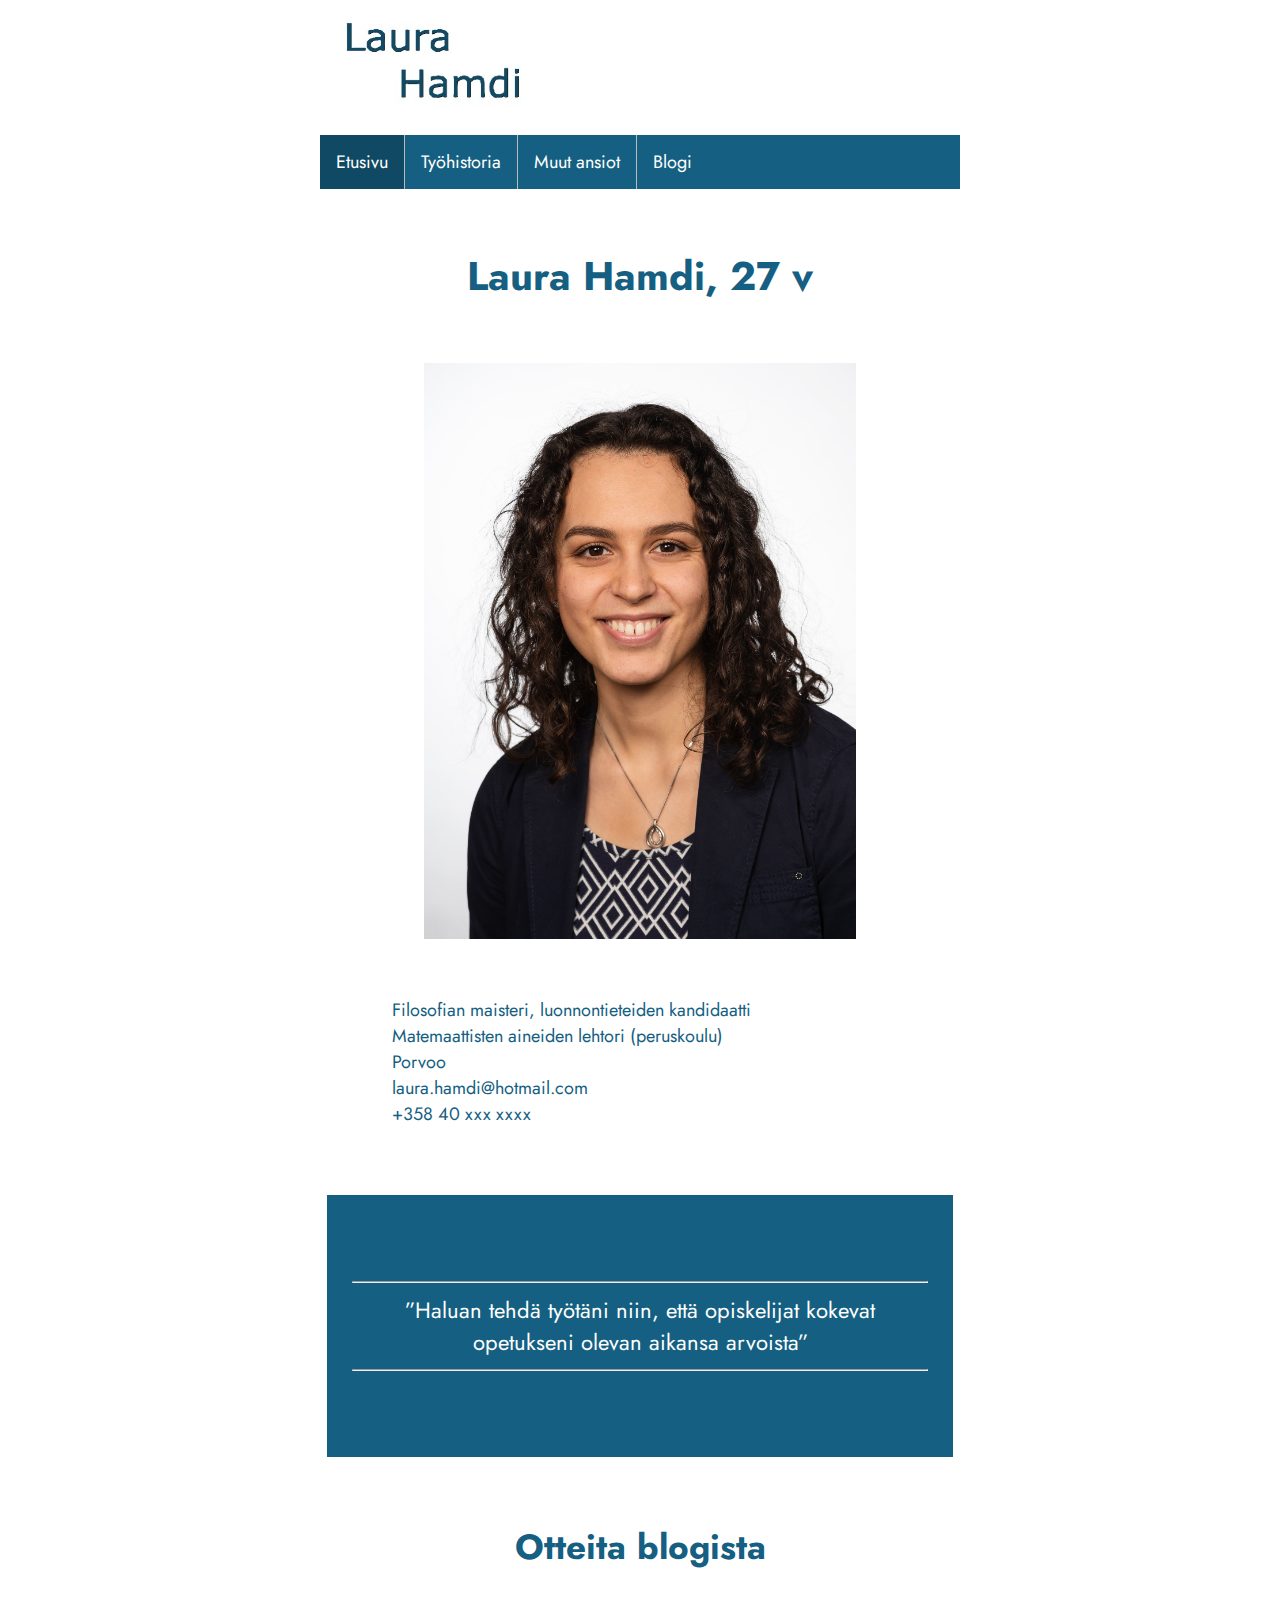
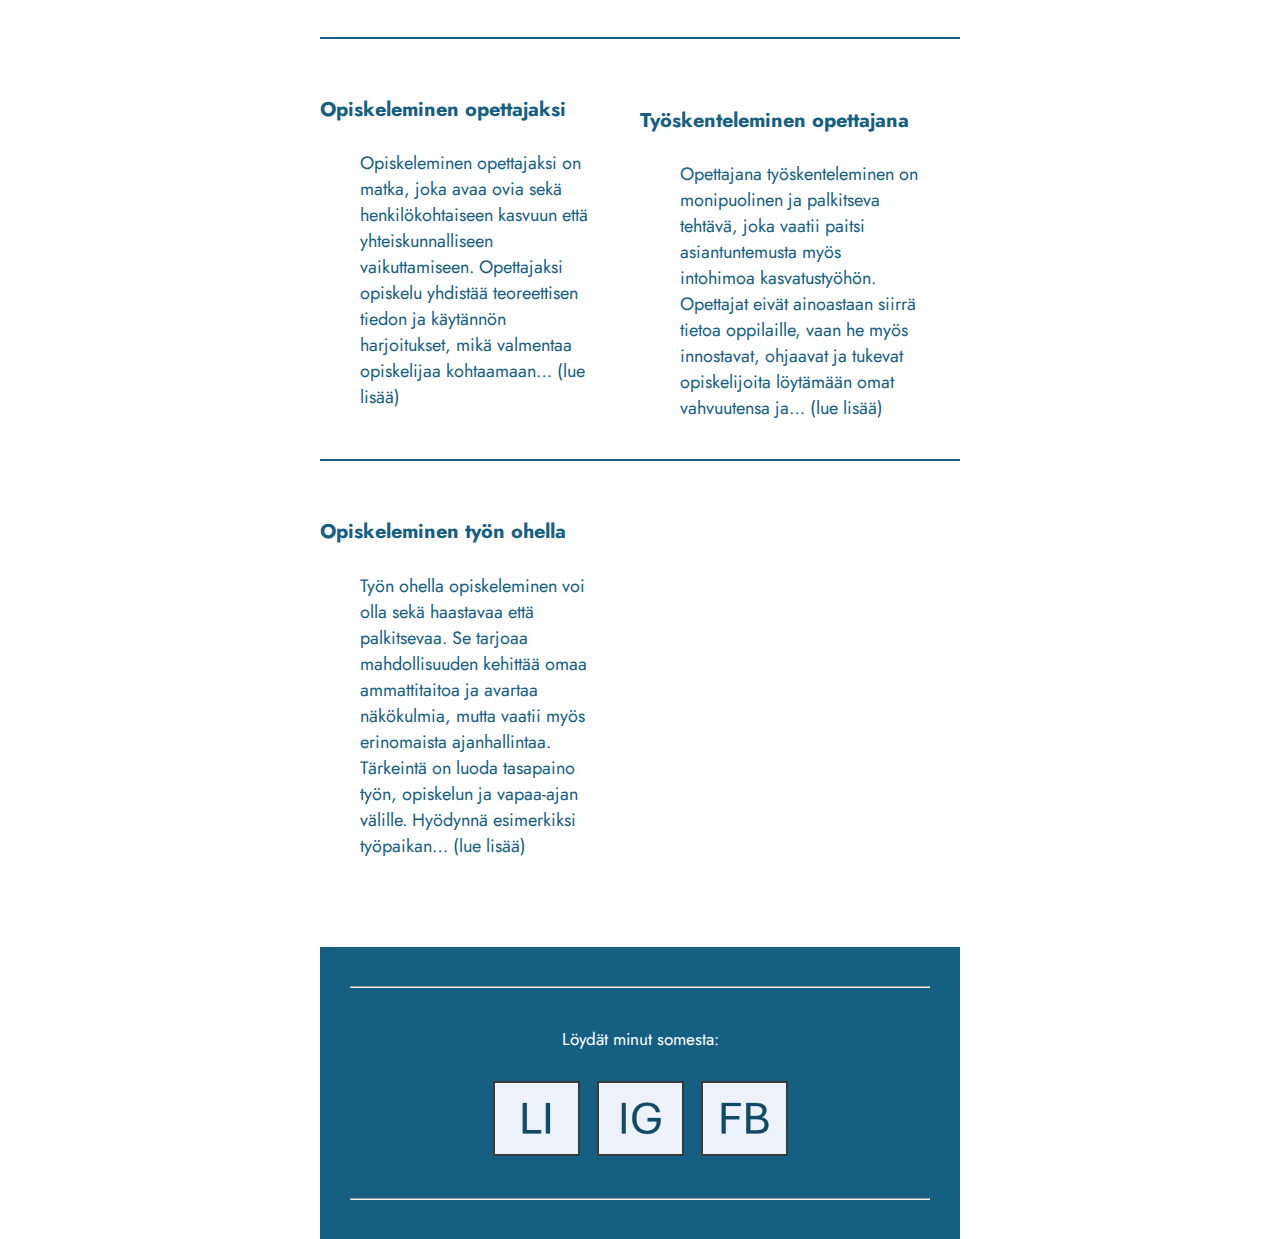
==== index.html @ b1621d7f "Add files via upload" ====
<!DOCTYPE html>
<html>

<head>

    <title>Laura Hamdi | Laura Hamdin kotisivut</title>
    <meta charset="UTF-8">
    <link rel="stylesheet" href="Tyylit_WWW-sivustoon.css">
    

</head>


<body>
    <header>
        <img src="LauraHamdi_logo.jpg" alt="Laura Hamdi logo" width=35% height=auto>
    </header>

    <nav>
        <ul>
            <li><a class="active" href="#index.html">Etusivu</a></li>
            <li><a href="Työhistoria.html">Työhistoria</a></li>
            <li><a href="Muut_ansiot.html">Muut ansiot</a></li>
            <li><a href="Blogi.html">Blogi</a></li>
        </ul>
    </nav>

    <section>
        <h2>Laura Hamdi, 27 v</h2>
        <img src="LauraHamdi_CV.jpg" alt="Laura Hamdi CV-kuva" class="center">
        <p>Filosofian maisteri, luonnontieteiden kandidaatti
            <br>Matemaattisten aineiden lehtori (peruskoulu)
            <br>Porvoo
            <br>laura.hamdi@hotmail.com
            <br>+358 40 xxx xxxx
        </p>
    </section>

    <section class="quote">
        <hr>
        ”Haluan tehdä työtäni niin, että opiskelijat kokevat
        <br>opetukseni olevan aikansa arvoista”
        <hr>
    </section>

    <section>
        <h3>Otteita blogista</h3>
    </section>

    <hr class="hrblogi1">

    <section class="row">
        <div class="column">
            <h4><a class="linkki" href="Blogi.html">Opiskeleminen opettajaksi</a></h4>

            <p class="blogipreview">Opiskeleminen opettajaksi on matka, joka avaa ovia sekä henkilökohtaiseen kasvuun
                että
                yhteiskunnalliseen
                vaikuttamiseen. Opettajaksi opiskelu yhdistää teoreettisen tiedon ja käytännön harjoitukset, mikä
                valmentaa
                opiskelijaa kohtaamaan… <a class="linkki" href="Blogi.html">(lue lisää)</a></p>

        </div>
        <hr class="hrblogi2">
        <div class="column">
            <h4><a class="linkki" href="Blogi.html">Työskenteleminen opettajana</a></h4>

            <p class="blogipreview">Opettajana työskenteleminen on monipuolinen ja palkitseva tehtävä, joka vaatii
                paitsi
                asiantuntemusta myös
                intohimoa kasvatustyöhön. Opettajat eivät ainoastaan siirrä tietoa oppilaille, vaan he myös innostavat,
                ohjaavat
                ja tukevat opiskelijoita löytämään omat vahvuutensa ja… <a class="linkki" href="Blogi.html">(lue
                    lisää)</a>
            </p>
        </div>
        <hr class="hrblogi3">
        <div class="column">
            <h4><a class="linkki" href="Blogi.html">Opiskeleminen työn ohella</a></h4>

            <p class="blogipreview">Työn ohella opiskeleminen voi olla sekä haastavaa että palkitsevaa. Se tarjoaa
                mahdollisuuden
                kehittää omaa
                ammattitaitoa ja avartaa näkökulmia, mutta vaatii myös erinomaista ajanhallintaa. Tärkeintä on luoda
                tasapaino
                työn, opiskelun ja vapaa-ajan välille. Hyödynnä esimerkiksi työpaikan… <a class="linkki"
                    href="Blogi.html">(lue
                    lisää)</a></p>
        </div>
    </section>

    <footer>
        <hr>
        <div class="footertext">Löydät minut somesta:</div>
        <div class="footercolumn">
            <a href="https://fi.linkedin.com/in/laura-hamdi" target="_blank"><img src="LauraHamdi_Linkedin.png"
                    alt="Laura Hamdi Linkedin-linkki" width=15% height=auto></a>
            <a href="https://www.instagram.com/" target="_blank"><img src="LauraHamdi_Instagram.png"
                    alt="Laura Hamdi Instagram-linkki" width=15% height=auto></a>
            <a href="https://www.facebook.com/login/?next=https%3A%2F%2Fwww.facebook.com%2F" target="_blank"><img
                    src="LauraHamdi_Facebook.png" alt="Laura Hamdi Facebook-linkki" width=15% height=auto></a>
        </div>
        <div class="hidden">Etusivu | Työhistoria | Muut ansiot | Blogi</div>
        <hr>
    </footer>



</body>

</html>
---- Tyylit_WWW-sivustoon.css ----
/*
div {
    border: 1px;
    border-color: black;
    border-style: solid;
}*/

@import url('https://fonts.googleapis.com/css2?family=Jost:ital,wght@0,100..900;1,100..900&display=swap');

html,
body {
    margin: 0;
    padding: 0;
    font-family: "Jost", sans-serif;
    font-optical-sizing: auto;
    font-weight: <weight>;
    font-style: normal;

}



.center {
    display: block;
    margin-left: auto;
    margin-right: auto;
    width: 75%;
}

ul {
    list-style-type: none;
    margin: 0;
    padding: 0;
    overflow: hidden;
    background-color: #156082;
}

li {
    float: center;
}

li a {
    display: block;
    color: white;
    text-align: center;
    padding: 14px 16px;
    text-decoration: none;
}

li a:hover:not(.active) {
    background-color: #197098;
}

.active {
    background-color: #104963;
}

li {
    border-right: 1px solid #bbb;
}

li:last-child {
    border-right: none;
}

h2 {
    text-align: center;
    color: #156082;
    padding: 25px;
    font-size: 40px;
}

p {
    text-align: center;
    font-size: 18px;
    color: #156082;
    padding: 40px;
    padding-bottom: 100px;
    text-align: left;
}

section {
    width: 90%;
    margin: auto;
    font-size: 18px;
    color: #156082;
}

.quote {
    color: white;
    font-size: 22px;
    text-align: center;
    padding: 110px 25px 110px 25px;
    background-color: #156082;
}

h3 {
    text-align: center;
    color: #156082;
    padding: 50px 30px 50px 30px;
    font-size: 35px;
}

.hrblogi1 {
    border: 1px solid #156082;
}

.hrblogi2 {
    border: 1px solid #156082;
}

.hrblogi3 {
    border: 1px solid #156082;
}

h4 {
    font-size: 20px;
    padding-top: 20px;
    text-align: left;
}

.blogipreview {
    padding-top: 0px;
    padding-bottom: 20px;
    text-align: left;
}

a.linkki:link {
    color: #156082;
    background-color: transparent;
    text-decoration: none;
}

a.linkki:visited {
    color: #6dc1e7;
    background-color: transparent;
    text-decoration: none;
}

a.linkki:hover {
    color: #104963;
    background-color: transparent;
    text-decoration: underline;
}

a.linkki:active {
    color: #6dc1e7;
    background-color: transparent;
    text-decoration: underline;
}

.row {
    width: 90%;
    margin: auto;
    font-size: 19;
}

footer {
    background-color: #156082;
    color: white;
    padding: 30px;
    margin: 0px;
}

.footertext {
    text-align: center;
    padding: 30px;
    font-size: 17px;
}

.footercolumn {
    text-align: center;
    word-spacing: 12px;
}

.hidden {
    visibility: hidden;
}

@media only screen and (min-width: 650px) {
    li {
        float: left;
    }

    body {
        width: 75%;
        margin: auto;
        font-size: 18px;
        color: #156082;
    }

    p {
        text-align: left;
        font-size: 18px;
        color: #156082;
        padding: 40px;
        padding-bottom: 50px;
    }

    .quote {
        color: white;
        font-size: 22px;
        text-align: center;
        padding: 75px 25px 75px 25px;
        background-color: #156082;
    }

    h3 {
        text-align: center;
        color: #156082;
        padding: 30px;
        font-size: 35px;
    }

    footer {
        background-color: #156082;
        color: white;
        padding: 30px;
        margin: 0px;
        margin-top: 50px;
    }

    @media only screen and (min-width: 1025px) {
        li {
            float: left;
        }

        body {
            width: 50%;
            margin: auto;
            font-size: 18px;
            color: #156082;
        }

        p {
            text-align: left;
            font-size: 18px;
            color: #156082;
            padding: 40px;
            padding-bottom: 50px;
        }

        .hrblogi2 {
            border: 1px solid #156082;
            visibility: hidden;
        }

        .column {
            float: left;
            width: 50%;
        }

        /* Clear floats after the columns */
        .row:after {
            content: "";
            display: table;
            clear: both;
        }

        .row {
            width: 100%;
            text-align: center;
        }
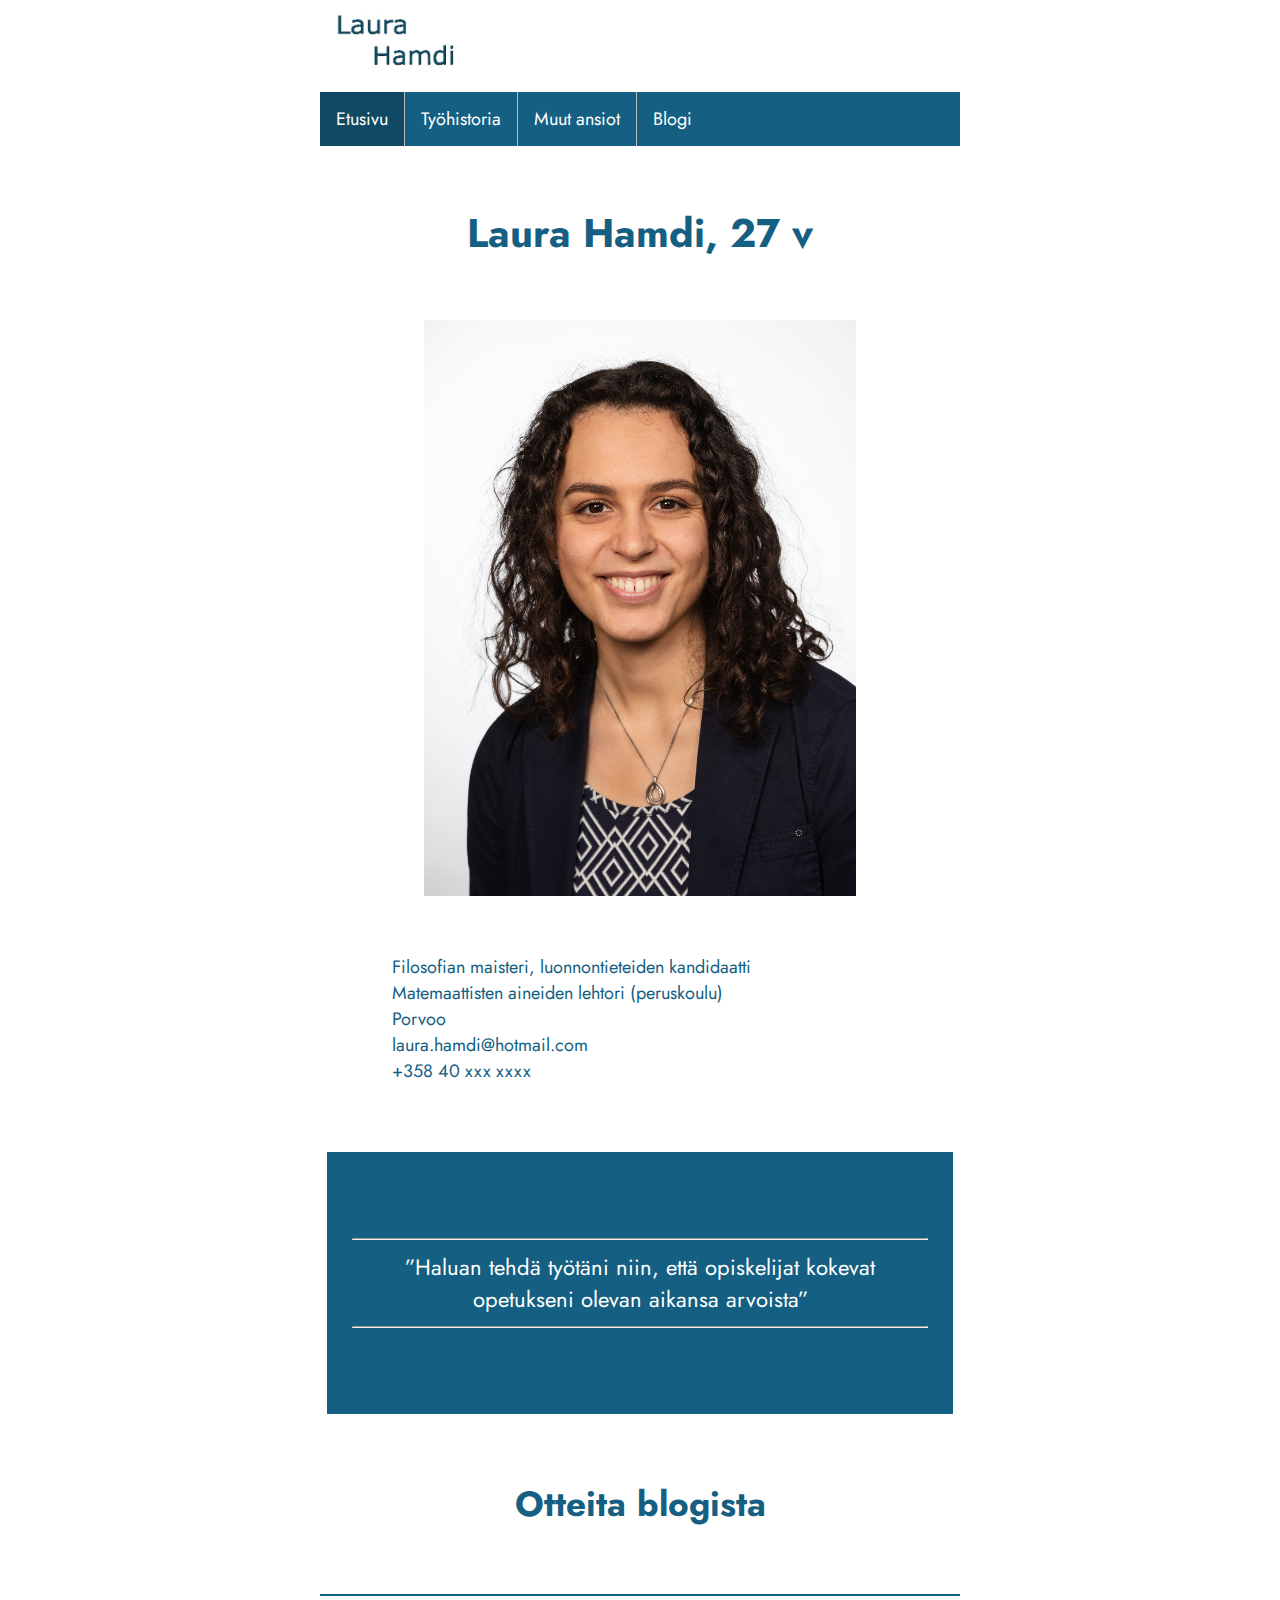
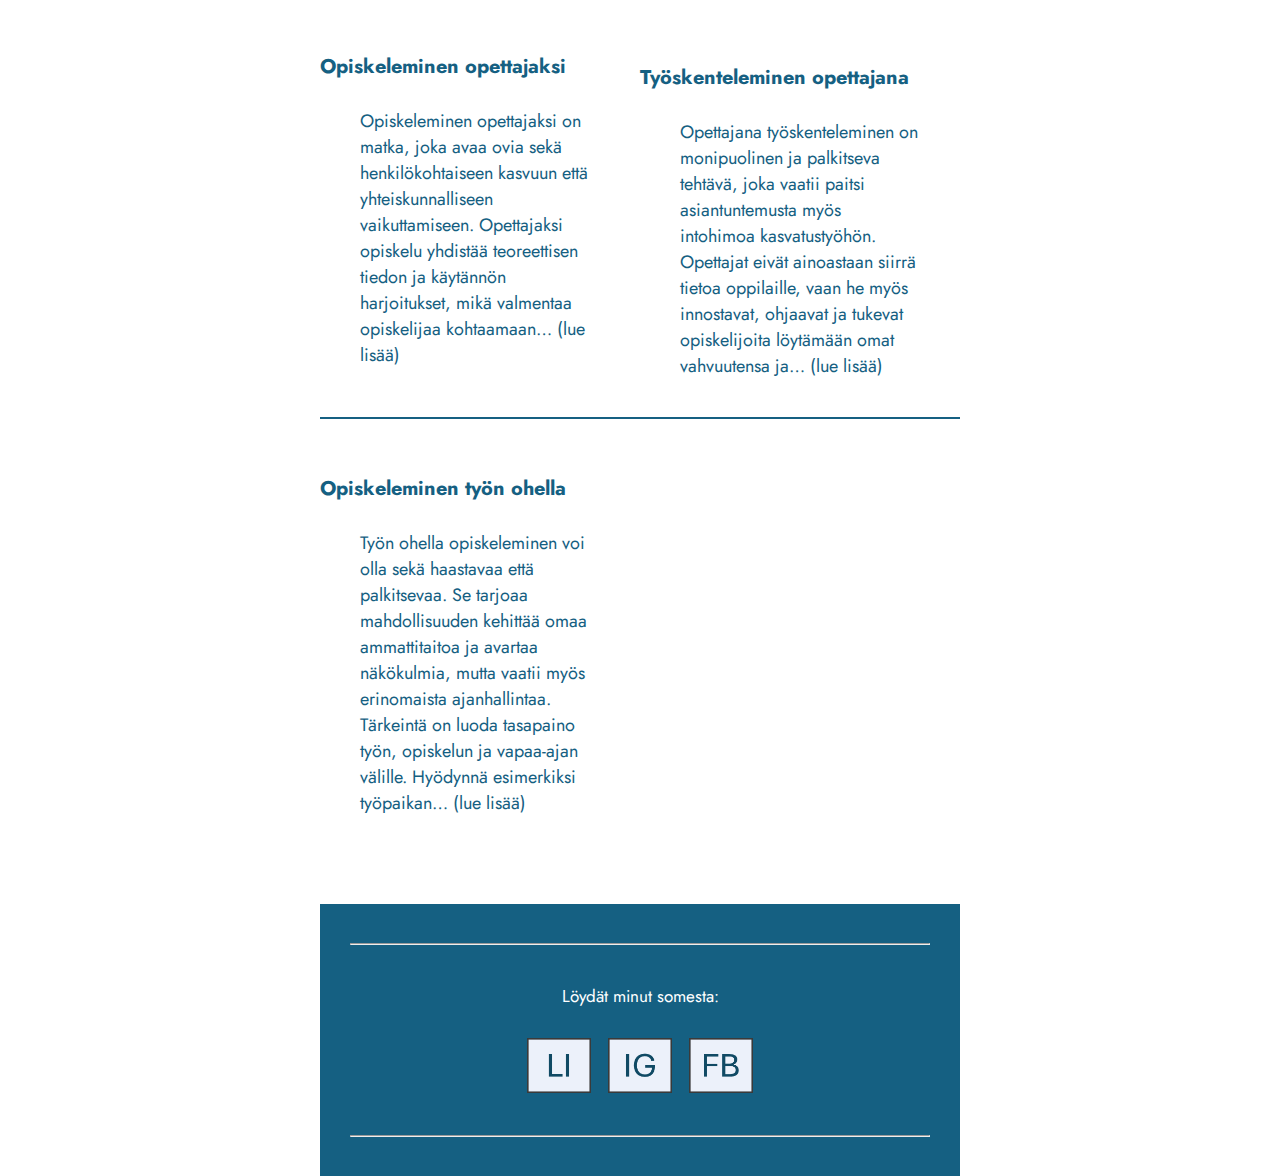
==== commit 46b8a838: "Add files via upload" ====
--- a/index.html
+++ b/index.html
@@ -13,7 +13,7 @@
 
 <body>
     <header>
-        <img src="LauraHamdi_logo.jpg" alt="Laura Hamdi logo" width=35% height=auto>
+        <img src="LauraHamdi_logo.jpg" alt="Laura Hamdi logo" width=150px height=85px>
     </header>
 
     <nav>
@@ -94,11 +94,11 @@
         <div class="footertext">Löydät minut somesta:</div>
         <div class="footercolumn">
             <a href="https://fi.linkedin.com/in/laura-hamdi" target="_blank"><img src="LauraHamdi_Linkedin.png"
-                    alt="Laura Hamdi Linkedin-linkki" width=15% height=auto></a>
+                    alt="Laura Hamdi Linkedin-linkki" width=64px height=55px></a>
             <a href="https://www.instagram.com/" target="_blank"><img src="LauraHamdi_Instagram.png"
-                    alt="Laura Hamdi Instagram-linkki" width=15% height=auto></a>
+                    alt="Laura Hamdi Instagram-linkki" width=64px height=55px></a>
             <a href="https://www.facebook.com/login/?next=https%3A%2F%2Fwww.facebook.com%2F" target="_blank"><img
-                    src="LauraHamdi_Facebook.png" alt="Laura Hamdi Facebook-linkki" width=15% height=auto></a>
+                    src="LauraHamdi_Facebook.png" alt="Laura Hamdi Facebook-linkki" width=64px height=55px></a>
         </div>
         <div class="hidden">Etusivu | Työhistoria | Muut ansiot | Blogi</div>
         <hr>
